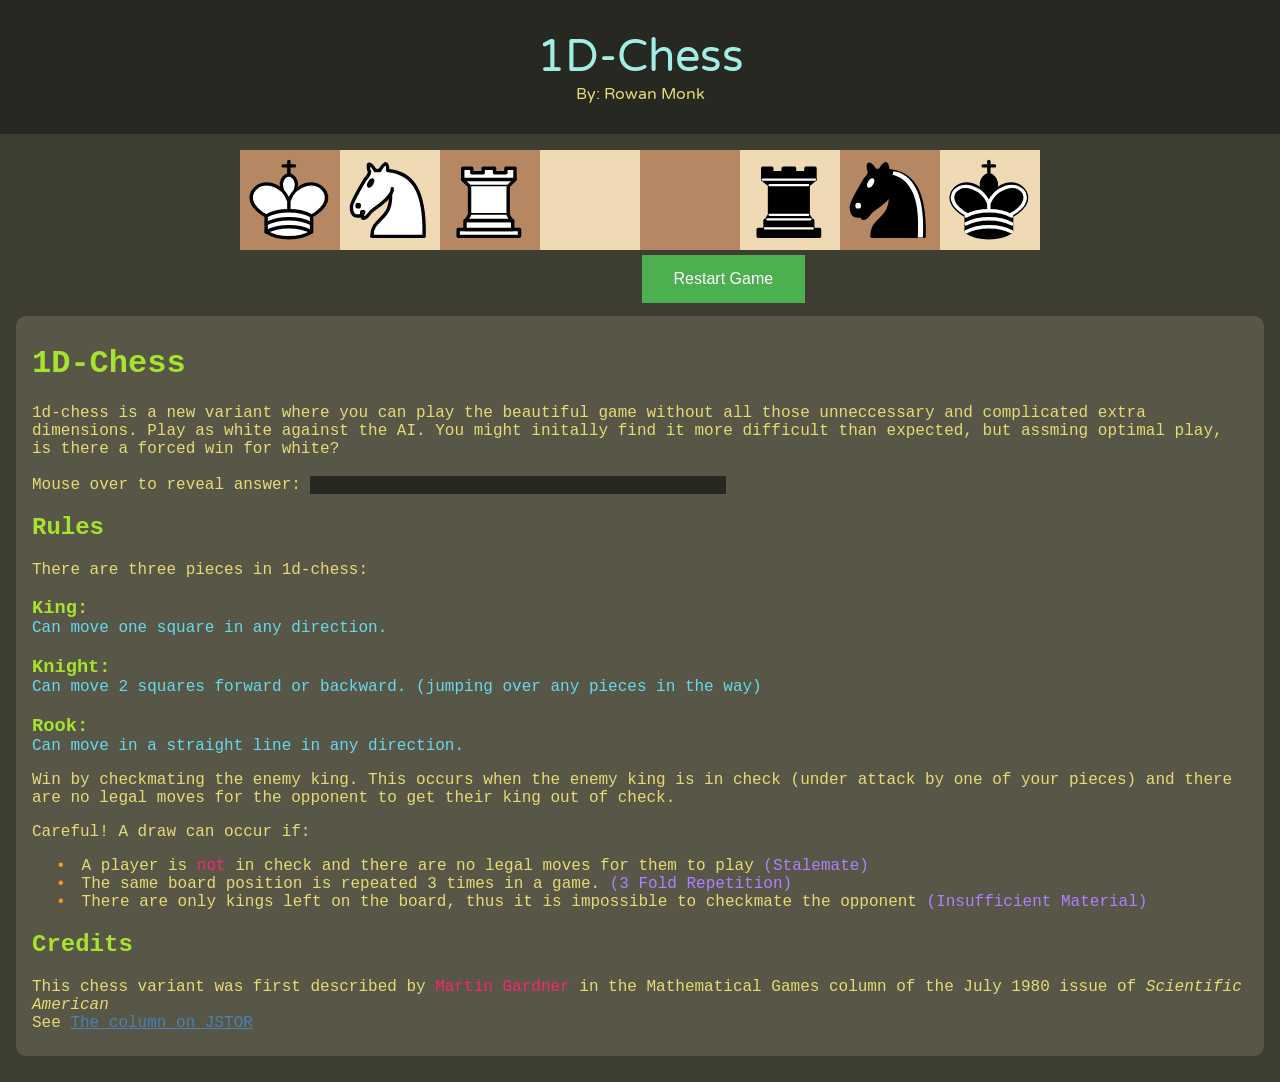
==== chess.html @ 17580df4 "leave only the 1d-chess project" ====
<!DOCTYPE html>
<html>
<head>
	<!-- Google tag (gtag.js) -->
	<script async src="https://www.googletagmanager.com/gtag/js?id=G-M03GCRBYV1"></script>
	<script>
	window.dataLayer = window.dataLayer || [];
	function gtag(){dataLayer.push(arguments);}
	gtag('js', new Date());

	gtag('config', 'G-M03GCRBYV1');
	</script>
	
    <meta charset="utf-8" />
    <title>1D-Chess</title>

	<link rel="preconnect" href="https://fonts.gstatic.com">
	<link href="https://fonts.googleapis.com/css2?family=Varela+Round&display=swap" rel="stylesheet">

	<link rel="stylesheet" href="./css/styles.css">
	<script src="./js/jquery-3.6.0.min.js"></script>
	<script src="./js/roundRect.js"></script>
	<script src="./js/1d-chess.js"></script>
	<script src="./js/chess-ai.js"></script>

	<link rel="apple-touch-icon" sizes="180x180" href="/apple-touch-icon.png">
	<link rel="icon" type="image/png" sizes="32x32" href="/favicon-32x32.png">
	<link rel="icon" type="image/png" sizes="16x16" href="/favicon-16x16.png">
	<link rel="manifest" href="/site.webmanifest">
	<link rel="mask-icon" href="/safari-pinned-tab.svg" color="#b58863">
	<meta name="msapplication-TileColor" content="#da532c">
	<meta name="theme-color" content="#ffffff">
</head>

<div class="pieces-images" hidden>
	<img id="white-king" src="./assets/pieces/white-king.svg"/>
	<img id="white-knight" src="./assets/pieces/white-knight.svg"/>
	<img id="white-rook" src="./assets/pieces/white-rook.svg"/>
	
	<img id="black-king" src="./assets/pieces/black-king.svg"/>
	<img id="black-knight" src="./assets/pieces/black-knight.svg"/>
	<img id="black-rook" src="./assets/pieces/black-rook.svg"/>
</div>

<header> 
    <div class="site-title">
		1D-Chess
		<div class="site-subtitle">
			By: Rowan Monk
		</div>
    </div>  
</header>

<body>

	<div id="chess-container">
		<canvas id="chess-canvas" width="800" height="100"></canvas>
		<div id="buttons">
			<button id="chess-draw" class="invisible" type="button" title="Neither player can checkmate!"> Claim Draw </button>
			<button id="chess-replay" type="button"> Restart Game</button>
		</div>
	</div>

	<main>

		<h1> 1D-Chess </h1>

		<p> 
			1d-chess is a new variant where you can play the beautiful game without all those unneccessary and complicated extra dimensions.
			Play as white against the AI. You might initally find it more difficult than expected, but assming optimal play, is there a forced win for white?
			<br>
			<br>
			Mouse over to reveal answer: <span class="spoiler-box">Try this line: N4 N5, N6 K7, R4 K6, R2 K7, R5++</span>
		</p>

		<h2> Rules </h2>
		
		<p> There are three pieces in 1d-chess: </p>

		<h3 class="piecerules"> King: </h3>

		<p class="moverules">  Can move one square in any direction. </p>

		<h3 class="piecerules"> Knight: </h3>

		<p class="moverules">  Can move 2 squares forward or backward. (jumping over any pieces in the way) </p>

		<h3 class="piecerules"> Rook: </h3>

		<p class="moverules">  Can move in a straight line in any direction. </p>

		<p>
			Win by checkmating the enemy king. This occurs when the enemy king is in check (under attack by one of your pieces) 
			and there are no legal moves for the opponent to get their king out of check.
		</p>

		<p>
			Careful! A draw can occur if:
		</p>

		<ul>
			<li> A player is <strong>not</strong> in check and there are no legal moves for them to play <span class="purple">(Stalemate)</span> </li>
			<li> The same board position is repeated 3 times in a game. <span class="purple">(3 Fold Repetition)</span> </li>
			<li> There are only kings left on the board, thus it is impossible to checkmate the opponent <span class="purple">(Insufficient Material)</span> </li>
		</ul>

		<h2> Credits </h2>
			
		<p>
			This chess variant was first described by <strong>Martin Gardner</strong> in the Mathematical Games column of the July 1980 issue of <i>Scientific American</i>
			<br>
			See <a href="https://www.jstor.org/stable/24966361">The column on JSTOR</a>
		</p>

		
	</main>
	
</body>
</html>
---- css/styles.css ----
header .site-title {
  font-family: Varela Round, Arial, Helvetica, sans-serif;

  padding: 30px;
  text-align: center;
  background: #272822;
  color: #a1efe4;
  font-size: 45px;
}

header .site-title .site-subtitle {
  color: #e6db74;
  font-size: 16px;
}

body {
	padding: 0;
	margin: 0; 
  background-color: #3e3d32;
  font-family: Consolas,monaco,monospace; 
}

canvas {
	background: #eee;
	display: block;
	margin: 16px auto;
  margin-bottom: 0px;
}

#buttons {
	display: flex;
	justify-content: center;
}

[type=button] {
  background-color: #4CAF50; /* Green */
  border: none;
  color: white;
  padding: 15px 32px;
  text-align: center;
  text-decoration: none;
  font-size: 16px;
  margin: 5px 10px;
}

.invisible {
	visibility: hidden;
}

main {
  background-color: #585647;
  padding: 8px 16px;
  margin: 8px 16px;
  border-radius: 10px;
  color: #FFFFFF;
}

.spoiler-box {
  width: 26em;
  display: inline-block;
  background-color: #272822;

  text-indent: -9999px;/* sends the text off-screen */
}

.spoiler-box:hover{
  color: #ae81ff;
  text-indent: 0px;
}


h1, h2, h3, h4, h5, h6 {
  color: #a6e22e;
}

p, li {
  color: #e6db74;
}

a {
  color: #4782b2;
}

strong {
  color: #f92672;
  font-weight: normal;
}

ul {
  list-style: none; /* Remove default bullets */
}

/* https://www.w3schools.com/howto/howto_css_bullet_color.asp */
ul li::before {
  content: "\2022";  /* Add content: \2022 is the CSS Code/unicode for a bullet */
  color: #fd971f; /* Change the color */
  display: inline-block; /* Needed to add space between the bullet and the text */
  width: 1em; /* Also needed for space (tweak if needed) */
  margin-left: -1em; /* Also needed for space (tweak if needed) */
}

.purple {
  color: #ae81ff;
}

p.moverules {
  color: #66d9ef;
  margin-top: 0px;
}

h3.piecerules {
  margin-bottom: 0px;
}
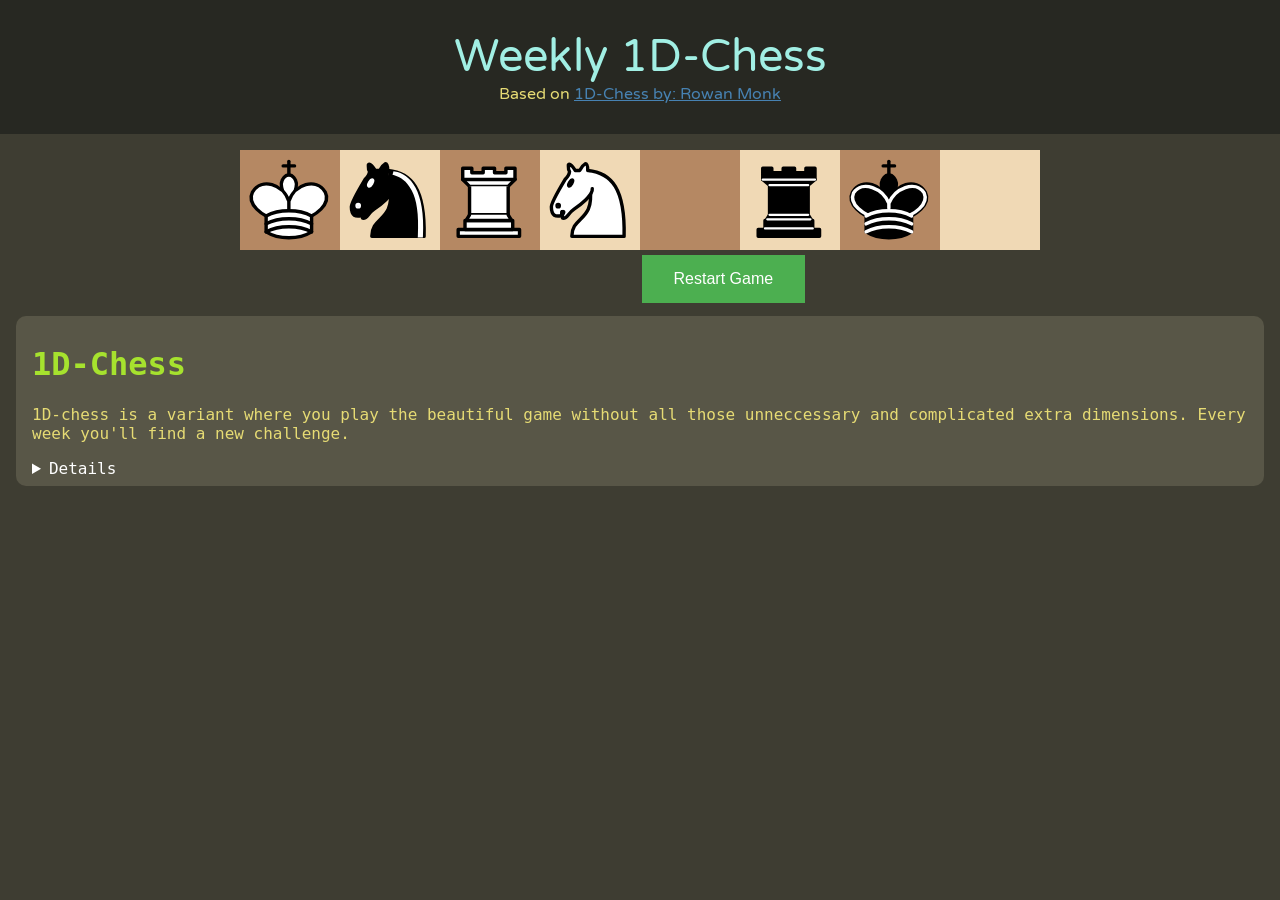
==== commit 081aa340: "format" ====
--- a/chess.html
+++ b/chess.html
@@ -1,18 +1,9 @@
 <!DOCTYPE html>
 <html>
+
 <head>
-	<!-- Google tag (gtag.js) -->
-	<script async src="https://www.googletagmanager.com/gtag/js?id=G-M03GCRBYV1"></script>
-	<script>
-	window.dataLayer = window.dataLayer || [];
-	function gtag(){dataLayer.push(arguments);}
-	gtag('js', new Date());
-
-	gtag('config', 'G-M03GCRBYV1');
-	</script>
-	
-    <meta charset="utf-8" />
-    <title>1D-Chess</title>
+	<meta charset="utf-8" />
+	<title>1D-Chess</title>
 
 	<link rel="preconnect" href="https://fonts.gstatic.com">
 	<link href="https://fonts.googleapis.com/css2?family=Varela+Round&display=swap" rel="stylesheet">
@@ -33,22 +24,22 @@
 </head>
 
 <div class="pieces-images" hidden>
-	<img id="white-king" src="./assets/pieces/white-king.svg"/>
-	<img id="white-knight" src="./assets/pieces/white-knight.svg"/>
-	<img id="white-rook" src="./assets/pieces/white-rook.svg"/>
-	
-	<img id="black-king" src="./assets/pieces/black-king.svg"/>
-	<img id="black-knight" src="./assets/pieces/black-knight.svg"/>
-	<img id="black-rook" src="./assets/pieces/black-rook.svg"/>
+	<img id="white-king" src="./assets/pieces/white-king.svg" />
+	<img id="white-knight" src="./assets/pieces/white-knight.svg" />
+	<img id="white-rook" src="./assets/pieces/white-rook.svg" />
+
+	<img id="black-king" src="./assets/pieces/black-king.svg" />
+	<img id="black-knight" src="./assets/pieces/black-knight.svg" />
+	<img id="black-rook" src="./assets/pieces/black-rook.svg" />
 </div>
 
-<header> 
-    <div class="site-title">
-		1D-Chess
+<header>
+	<div class="site-title">
+		Weekly 1D-Chess
 		<div class="site-subtitle">
-			By: Rowan Monk
+			Based on <a href="https://rowan441.github.io/1dchess/chess.html">1D-Chess by: Rowan Monk</a>
 		</div>
-    </div>  
+	</div>
 </header>
 
 <body>
@@ -56,64 +47,66 @@
 	<div id="chess-container">
 		<canvas id="chess-canvas" width="800" height="100"></canvas>
 		<div id="buttons">
-			<button id="chess-draw" class="invisible" type="button" title="Neither player can checkmate!"> Claim Draw </button>
+			<button id="chess-draw" class="invisible" type="button" title="Neither player can checkmate!"> Claim Draw
+			</button>
 			<button id="chess-replay" type="button"> Restart Game</button>
 		</div>
 	</div>
 
 	<main>
-
-		<h1> 1D-Chess </h1>
-
-		<p> 
-			1d-chess is a new variant where you can play the beautiful game without all those unneccessary and complicated extra dimensions.
-			Play as white against the AI. You might initally find it more difficult than expected, but assming optimal play, is there a forced win for white?
-			<br>
-			<br>
-			Mouse over to reveal answer: <span class="spoiler-box">Try this line: N4 N5, N6 K7, R4 K6, R2 K7, R5++</span>
+		<h1>1D-Chess</h1>
+		<p>
+			1D-chess is a variant where you play the beautiful game
+			without all those unneccessary and complicated extra dimensions.
+			Every week you'll find a new challenge.
 		</p>
 
-		<h2> Rules </h2>
-		
-		<p> There are three pieces in 1d-chess: </p>
+		<details>
+			<h2>Rules</h2>
+			<p>There are three pieces in 1D-chess: </p>
 
-		<h3 class="piecerules"> King: </h3>
+			<h3 class="piecerules">King ♔: </h3>
+			<p class="moverules">Can move 1 square in any direction.</p>
 
-		<p class="moverules">  Can move one square in any direction. </p>
+			<h3 class="piecerules">Knight ♘: </h3>
+			<p class="moverules">Can move 2 squares forward or backward, jumping over any pieces in the way.</p>
 
-		<h3 class="piecerules"> Knight: </h3>
+			<h3 class="piecerules">Rook ♖: </h3>
+			<p class="moverules">Can move any amount of spaces in a straight line in any direction.</p>
 
-		<p class="moverules">  Can move 2 squares forward or backward. (jumping over any pieces in the way) </p>
+			<p>
+				Win by checkmating the enemy king. This occurs when the enemy king
+				is in check (under attack by one of your pieces)
+				and there are no legal moves for the opponent to get
+				their king out of check.
+			</p>
 
-		<h3 class="piecerules"> Rook: </h3>
+			<p>
+				Careful! A draw can occur if:
+			</p>
 
-		<p class="moverules">  Can move in a straight line in any direction. </p>
+			<ul>
+				<li> A player is <strong>not</strong> in check and there are no legal moves for them to play <span
+						class="purple">(Stalemate)</span> </li>
+				<li> The same board position is repeated 3 times in a game. <span class="purple">(3 Fold
+						Repetition)</span>
+				</li>
+				<li> There are only kings left on the board, thus it is impossible to checkmate the opponent <span
+						class="purple">(Insufficient Material)</span> </li>
+			</ul>
 
-		<p>
-			Win by checkmating the enemy king. This occurs when the enemy king is in check (under attack by one of your pieces) 
-			and there are no legal moves for the opponent to get their king out of check.
-		</p>
+			<h2>Credits</h2>
+			<p>
+				Base implementation by <a href="https://rowan441.github.io/rowan/rowan.html">Rowan Monk</a> in <a
+					href="https://rowan441.github.io/1dchess/chess.html">1D-Chess</a>
+				This chess variant was first described by <strong>Martin Gardner</strong> in the Mathematical Games
+				column
+				of the July 1980 issue of <i>Scientific American</i>
+				<br>
+				See <a href="https://www.jstor.org/stable/24966361">The column on JSTOR</a>
+			</p>
+		</details>
+	</main>
+</body>
 
-		<p>
-			Careful! A draw can occur if:
-		</p>
-
-		<ul>
-			<li> A player is <strong>not</strong> in check and there are no legal moves for them to play <span class="purple">(Stalemate)</span> </li>
-			<li> The same board position is repeated 3 times in a game. <span class="purple">(3 Fold Repetition)</span> </li>
-			<li> There are only kings left on the board, thus it is impossible to checkmate the opponent <span class="purple">(Insufficient Material)</span> </li>
-		</ul>
-
-		<h2> Credits </h2>
-			
-		<p>
-			This chess variant was first described by <strong>Martin Gardner</strong> in the Mathematical Games column of the July 1980 issue of <i>Scientific American</i>
-			<br>
-			See <a href="https://www.jstor.org/stable/24966361">The column on JSTOR</a>
-		</p>
-
-		
-	</main>
-	
-</body>
-</html>
+</html>
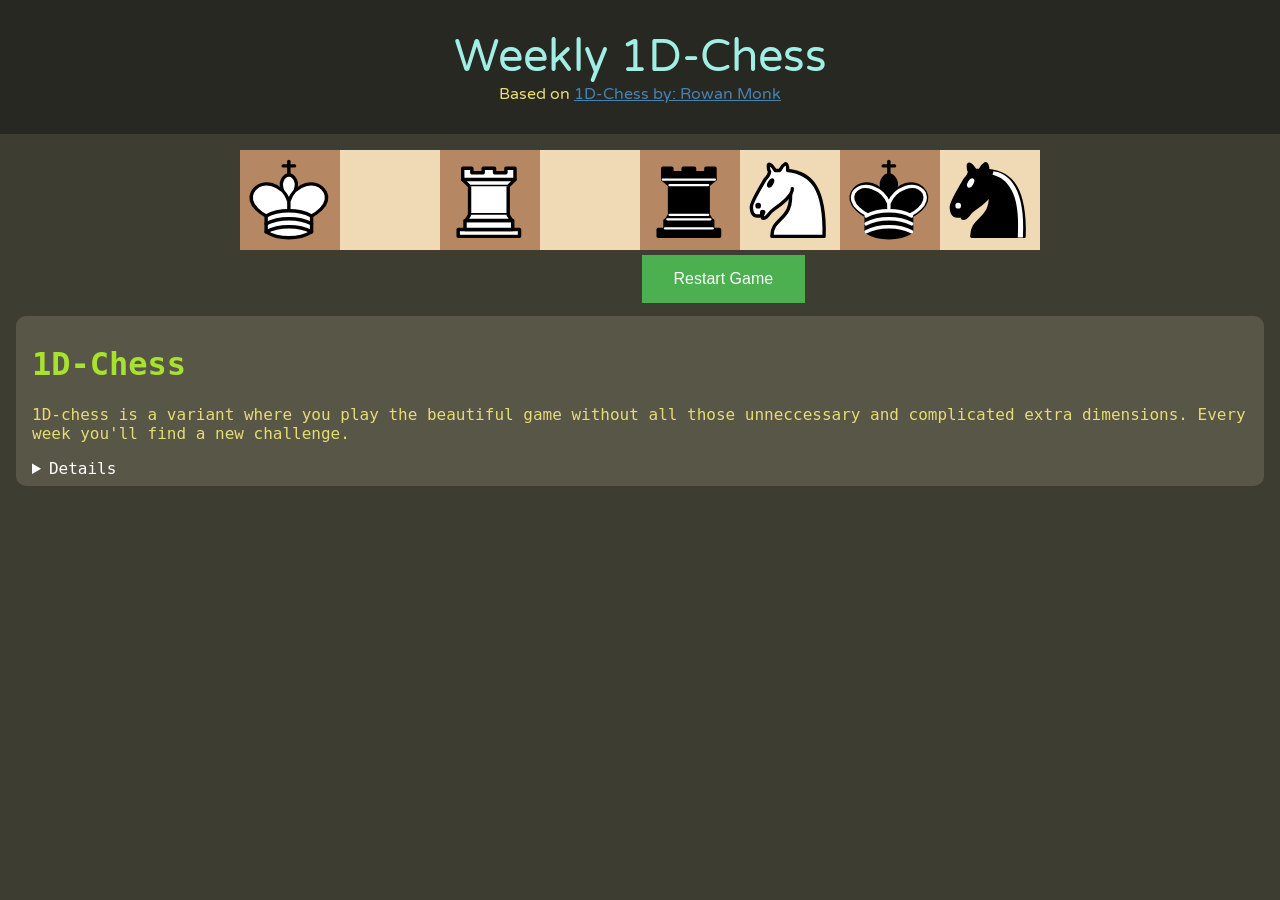
==== commit 14a44e62: "add boards.js and include it in chess.html; refactor piece IDs in 1d-chess.js" ====
--- a/chess.html
+++ b/chess.html
@@ -11,6 +11,7 @@
 	<link rel="stylesheet" href="./css/styles.css">
 	<script src="./js/jquery-3.6.0.min.js"></script>
 	<script src="./js/roundRect.js"></script>
+	<script src="./js/boards.js"></script>
 	<script src="./js/1d-chess.js"></script>
 	<script src="./js/chess-ai.js"></script>
 
